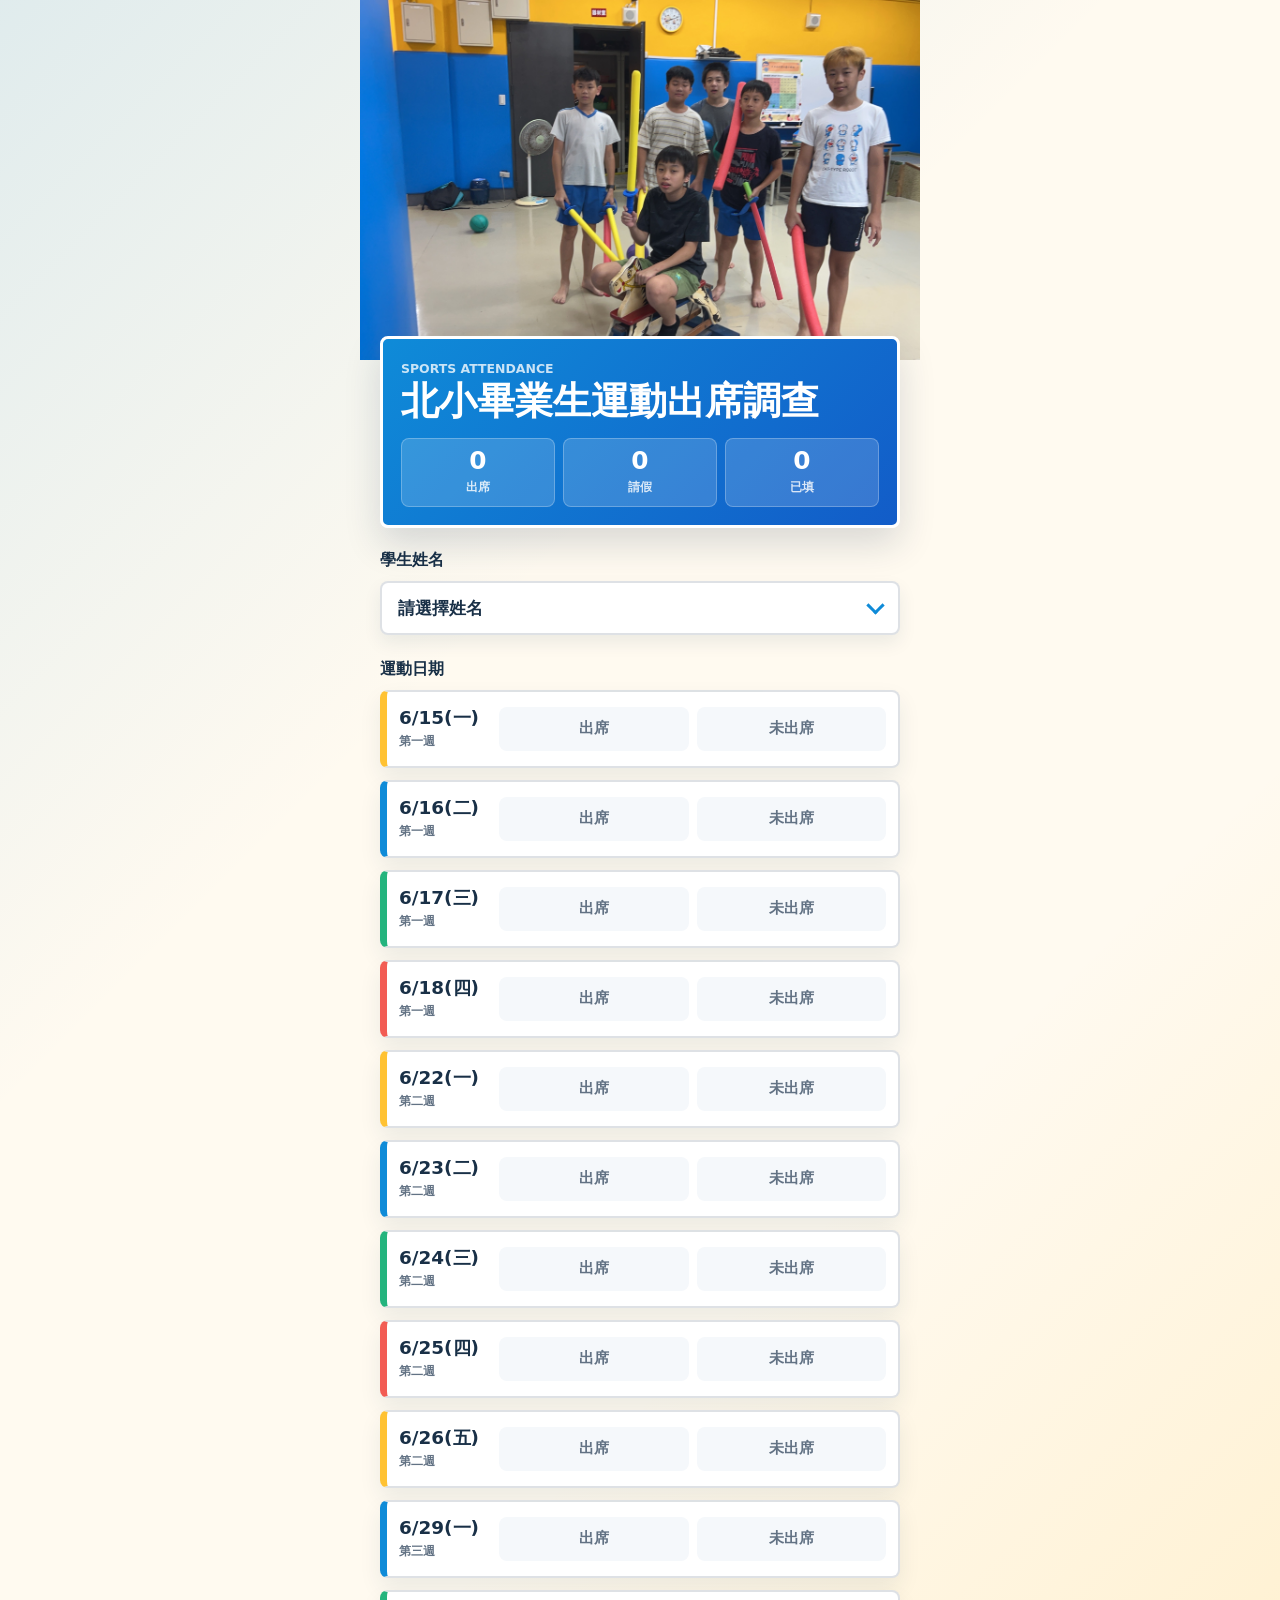
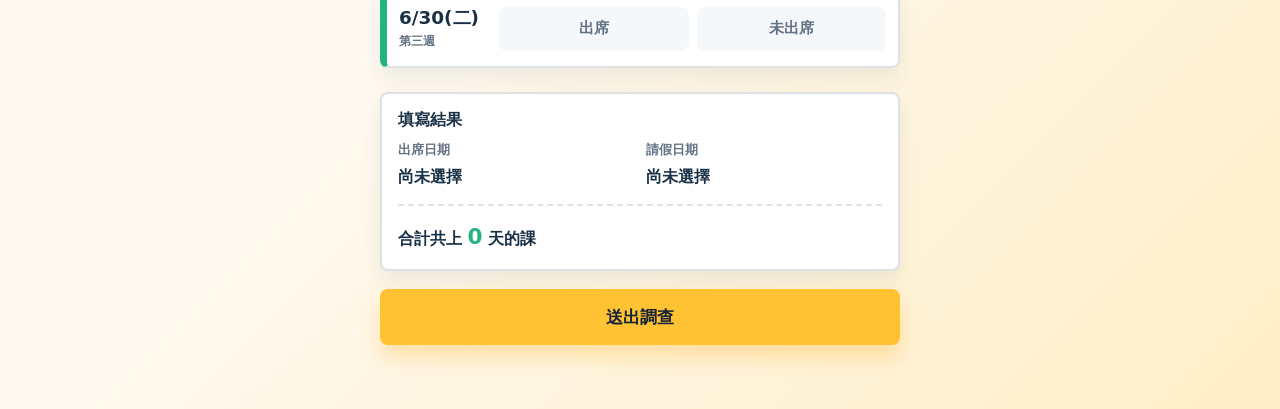
==== index.html @ e85c6f9b "Add files via upload" ====
<!DOCTYPE html>
<html lang="zh-Hant">
<head>
  <meta charset="UTF-8">
  <meta name="viewport" content="width=device-width, initial-scale=1.0">
  <title>北小畢業生運動出席調查</title>
  <link rel="stylesheet" href="style.css">
</head>
<body>
  <main class="app-shell">
    <section class="hero" aria-label="團體照片">
      <img src="assets/group-photo.jpg" alt="北小畢業生運動團體照片">
    </section>

    <section class="intro">
      <p class="eyebrow">Sports Attendance</p>
      <h1>北小畢業生運動出席調查</h1>
      <div class="score-strip" aria-live="polite">
        <div>
          <span id="presentCount">0</span>
          <small>出席</small>
        </div>
        <div>
          <span id="absentCount">0</span>
          <small>請假</small>
        </div>
        <div>
          <span id="totalCount">0</span>
          <small>已填</small>
        </div>
      </div>
    </section>

    <form id="attendanceForm" class="survey-form">
      <label class="field-label" for="studentName">學生姓名</label>
      <div class="select-wrap">
        <select id="studentName" name="studentName" required>
          <option value="">請選擇姓名</option>
          <option value="序恆">序恆</option>
          <option value="瑞安">瑞安</option>
          <option value="悠時">悠時</option>
          <option value="泓毅">泓毅</option>
          <option value="亦宸">亦宸</option>
          <option value="凱恩">凱恩</option>
        </select>
      </div>

      <section class="date-section" aria-labelledby="dateTitle">
        <h2 id="dateTitle">運動日期</h2>
        <div id="dateList" class="date-list"></div>
      </section>

      <section class="summary" aria-labelledby="summaryTitle">
        <h2 id="summaryTitle">填寫結果</h2>
        <div class="summary-grid">
          <div>
            <h3>出席日期</h3>
            <p id="presentDates">尚未選擇</p>
          </div>
          <div>
            <h3>請假日期</h3>
            <p id="absentDates">尚未選擇</p>
          </div>
        </div>
        <p class="total-line">合計共上 <strong id="classTotal">0</strong> 天的課</p>
      </section>

      <button class="submit-button" type="submit">送出調查</button>
      <p id="formMessage" class="form-message" role="status" aria-live="polite"></p>
    </form>
  </main>

  <script src="script.js"></script>
</body>
</html>
---- style.css ----
:root {
  --ink: #193047;
  --muted: #627284;
  --paper: #fffaf0;
  --blue: #0f8bd8;
  --yellow: #ffc233;
  --green: #24b47e;
  --red: #f25c54;
  --line: rgba(25, 48, 71, 0.14);
  --shadow: 0 16px 36px rgba(19, 45, 74, 0.16);
}

* {
  box-sizing: border-box;
}

body {
  margin: 0;
  color: var(--ink);
  font-family: "Noto Sans TC", "PingFang TC", "Microsoft JhengHei", system-ui, sans-serif;
  background:
    linear-gradient(135deg, rgba(15, 139, 216, 0.13), transparent 34%),
    linear-gradient(315deg, rgba(255, 194, 51, 0.22), transparent 38%),
    var(--paper);
}

button,
select {
  font: inherit;
}

.app-shell {
  width: min(100%, 560px);
  min-height: 100vh;
  margin: 0 auto;
  padding: 0 16px 28px;
}

.hero {
  margin: 0 -16px;
  background: var(--blue);
}

.hero img {
  display: block;
  width: 100%;
  height: clamp(220px, 58vw, 360px);
  object-fit: cover;
  object-position: center;
}

.intro {
  position: relative;
  margin-top: -24px;
  padding: 22px 18px 18px;
  color: #fff;
  background: linear-gradient(135deg, #0f8bd8 0%, #125cc8 100%);
  border: 3px solid #fff;
  border-radius: 8px;
  box-shadow: var(--shadow);
}

.eyebrow {
  margin: 0 0 4px;
  color: rgba(255, 255, 255, 0.78);
  font-size: 0.78rem;
  font-weight: 800;
  letter-spacing: 0;
  text-transform: uppercase;
}

h1,
h2,
h3,
p {
  margin-top: 0;
}

h1 {
  margin-bottom: 16px;
  font-size: clamp(1.7rem, 9vw, 2.35rem);
  line-height: 1.12;
  letter-spacing: 0;
}

.score-strip {
  display: grid;
  grid-template-columns: repeat(3, 1fr);
  gap: 8px;
}

.score-strip div {
  min-width: 0;
  padding: 10px 8px;
  text-align: center;
  background: rgba(255, 255, 255, 0.16);
  border: 1px solid rgba(255, 255, 255, 0.25);
  border-radius: 8px;
}

.score-strip span {
  display: block;
  font-size: 1.55rem;
  font-weight: 900;
  line-height: 1;
}

.score-strip small {
  display: block;
  margin-top: 5px;
  color: rgba(255, 255, 255, 0.82);
  font-size: 0.76rem;
  font-weight: 700;
}

.survey-form {
  padding-top: 22px;
}

.field-label,
.date-section h2,
.summary h2 {
  display: block;
  margin-bottom: 10px;
  font-size: 1rem;
  font-weight: 900;
}

.select-wrap {
  position: relative;
}

.select-wrap::after {
  content: "";
  position: absolute;
  top: 50%;
  right: 18px;
  width: 10px;
  height: 10px;
  border-right: 3px solid var(--blue);
  border-bottom: 3px solid var(--blue);
  pointer-events: none;
  transform: translateY(-70%) rotate(45deg);
}

select {
  width: 100%;
  min-height: 54px;
  padding: 0 48px 0 16px;
  color: var(--ink);
  font-size: 1.05rem;
  font-weight: 800;
  background: #fff;
  border: 2px solid var(--line);
  border-radius: 8px;
  box-shadow: 0 8px 18px rgba(19, 45, 74, 0.08);
  appearance: none;
}

.date-section,
.summary {
  margin-top: 24px;
}

.date-list {
  display: grid;
  gap: 12px;
}

.date-card {
  display: grid;
  grid-template-columns: 88px 1fr;
  align-items: center;
  gap: 12px;
  min-height: 78px;
  padding: 12px;
  background: #fff;
  border: 2px solid var(--line);
  border-left: 7px solid var(--yellow);
  border-radius: 8px;
  box-shadow: 0 10px 22px rgba(19, 45, 74, 0.08);
}

.date-card:nth-child(4n + 2) {
  border-left-color: var(--blue);
}

.date-card:nth-child(4n + 3) {
  border-left-color: var(--green);
}

.date-card:nth-child(4n + 4) {
  border-left-color: var(--red);
}

.date-label {
  min-width: 0;
}

.date-label strong {
  display: block;
  font-size: 1.15rem;
  line-height: 1.1;
}

.date-label span {
  display: block;
  margin-top: 4px;
  color: var(--muted);
  font-size: 0.78rem;
  font-weight: 800;
}

.choice-group {
  display: grid;
  grid-template-columns: repeat(2, minmax(0, 1fr));
  gap: 8px;
}

.choice-group input {
  position: absolute;
  opacity: 0;
  pointer-events: none;
}

.choice-pill {
  display: grid;
  place-items: center;
  min-height: 44px;
  padding: 8px 6px;
  color: var(--muted);
  font-size: 0.95rem;
  font-weight: 900;
  text-align: center;
  background: #f5f8fb;
  border: 2px solid transparent;
  border-radius: 8px;
  transition: transform 160ms ease, border-color 160ms ease, background 160ms ease, color 160ms ease;
}

.choice-group input:checked + .choice-pill {
  color: #fff;
  transform: translateY(-1px);
}

.choice-group input[value="present"]:checked + .choice-pill {
  background: var(--green);
  border-color: #16865c;
}

.choice-group input[value="absent"]:checked + .choice-pill {
  background: var(--red);
  border-color: #c53e38;
}

.summary {
  padding: 16px;
  background: #fff;
  border: 2px solid var(--line);
  border-radius: 8px;
  box-shadow: 0 10px 22px rgba(19, 45, 74, 0.08);
}

.summary-grid {
  display: grid;
  gap: 12px;
}

.summary h3 {
  margin-bottom: 6px;
  color: var(--muted);
  font-size: 0.84rem;
}

.summary p {
  margin-bottom: 0;
  font-weight: 800;
  line-height: 1.55;
}

.total-line {
  margin-top: 14px;
  padding-top: 14px;
  border-top: 2px dashed var(--line);
}

.total-line strong {
  color: var(--green);
  font-size: 1.35rem;
}

.submit-button {
  width: 100%;
  min-height: 56px;
  margin-top: 18px;
  color: #172336;
  font-size: 1.08rem;
  font-weight: 950;
  background: var(--yellow);
  border: 0;
  border-radius: 8px;
  box-shadow: 0 12px 22px rgba(255, 165, 0, 0.28);
  cursor: pointer;
}

.submit-button:active {
  transform: translateY(1px);
}

.submit-button[disabled] {
  color: rgba(23, 35, 54, 0.55);
  cursor: wait;
  box-shadow: none;
}

.form-message {
  min-height: 24px;
  margin: 12px 0 0;
  color: var(--muted);
  font-size: 0.92rem;
  font-weight: 800;
  text-align: center;
}

.form-message.success {
  color: var(--green);
}

.form-message.error {
  color: var(--red);
}

@media (min-width: 520px) {
  .app-shell {
    padding-inline: 20px;
  }

  .hero {
    margin-inline: -20px;
  }

  .summary-grid {
    grid-template-columns: 1fr 1fr;
  }
}
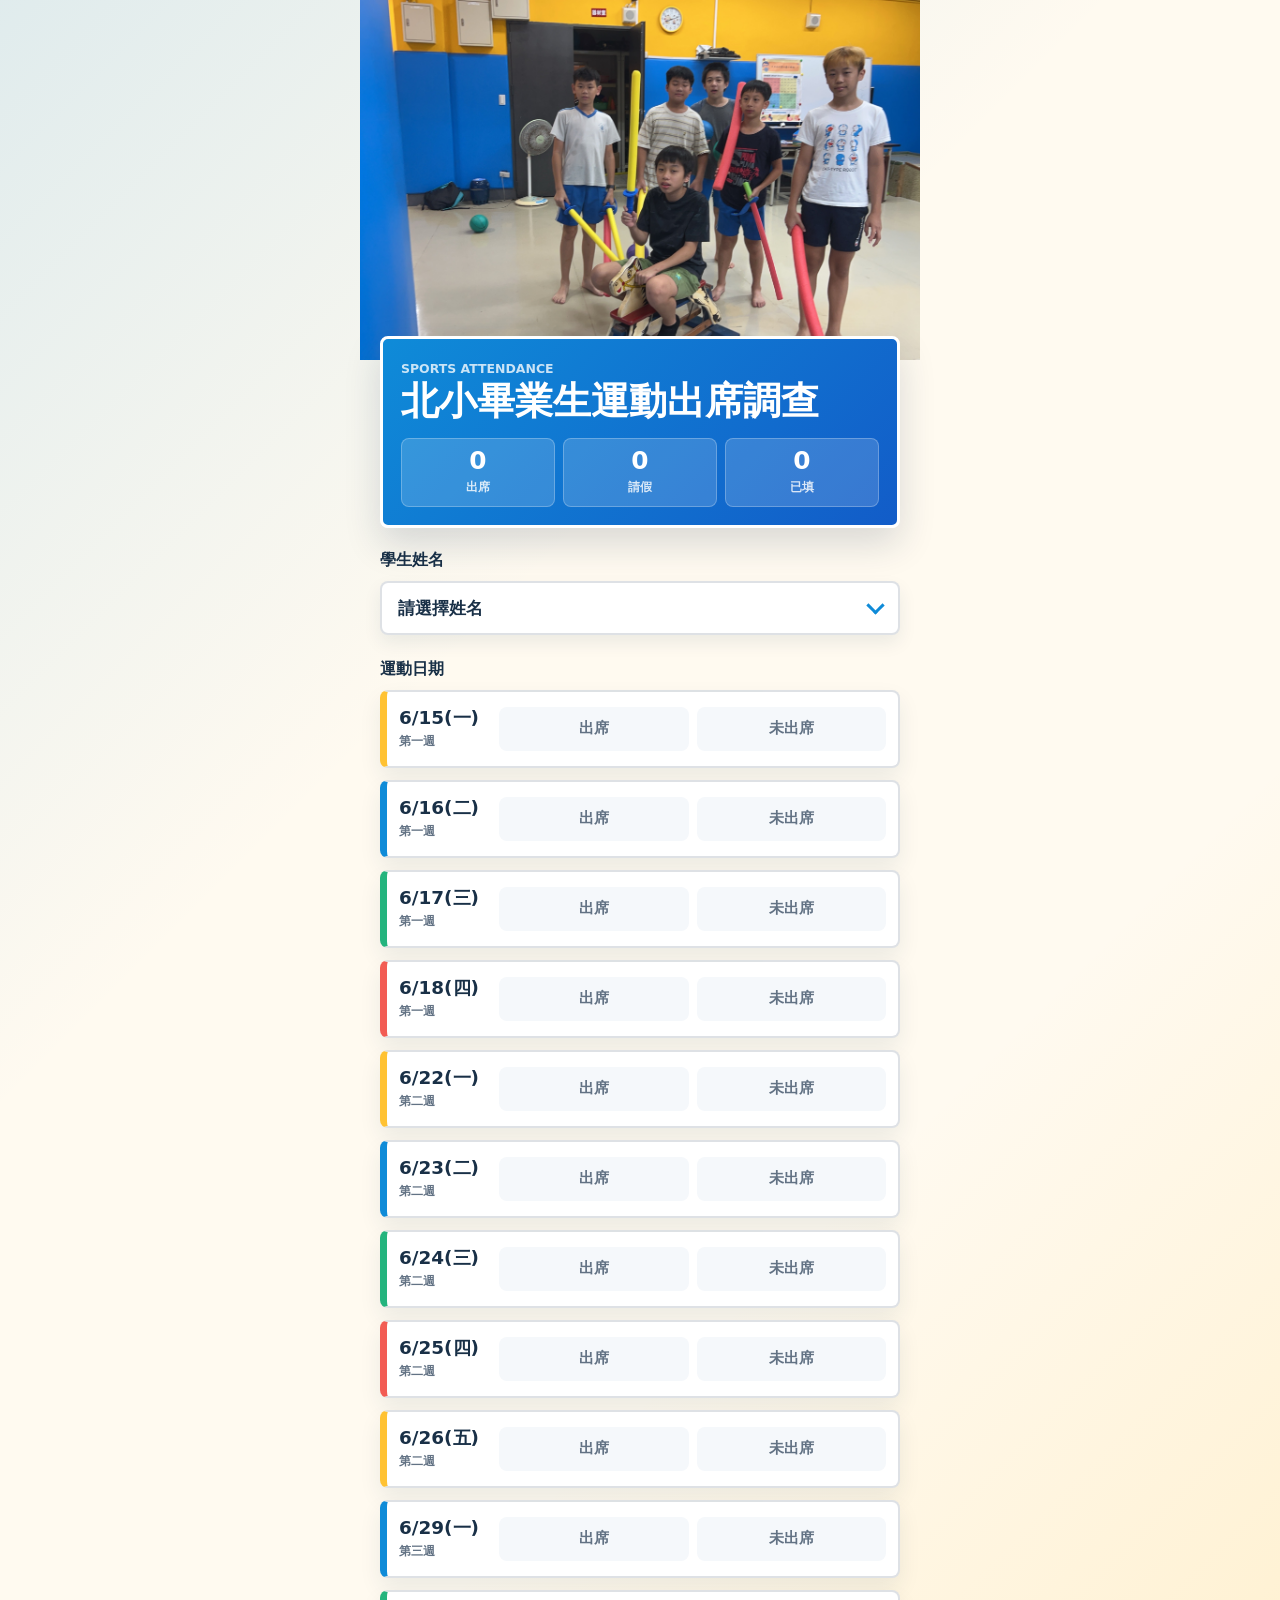
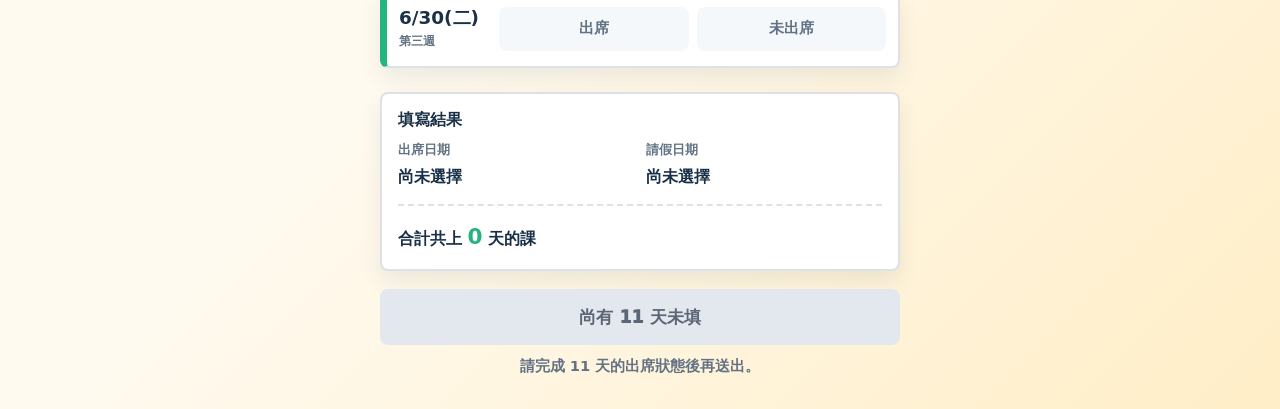
==== commit 08672a4d: "Add files via upload" ====
--- a/index.html
+++ b/index.html
@@ -41,7 +41,7 @@
           <option value="悠時">悠時</option>
           <option value="泓毅">泓毅</option>
           <option value="亦宸">亦宸</option>
-          <option value="凱恩">凱恩</option>
+          <option value="愷恩">愷恩</option>
         </select>
       </div>
 
@@ -70,6 +70,6 @@
     </form>
   </main>
 
-  <script src="script.js"></script>
+  <script src="script.js?v=4"></script>
 </body>
 </html>
--- a/style.css
+++ b/style.css
@@ -193,6 +193,13 @@
   border-left-color: var(--red);
 }
 
+.date-card.is-missing {
+  border-color: rgba(242, 92, 84, 0.85);
+  border-left-color: var(--red);
+  background: #fff5f3;
+  box-shadow: 0 0 0 4px rgba(242, 92, 84, 0.13), 0 12px 24px rgba(19, 45, 74, 0.12);
+}
+
 .date-label {
   min-width: 0;
 }
@@ -253,6 +260,20 @@
   border-color: #c53e38;
 }
 
+.survey-form.is-reviewing .date-card {
+  background: #fbfcfd;
+}
+
+.survey-form.is-reviewing .choice-pill,
+.choice-group input:disabled + .choice-pill {
+  cursor: default;
+}
+
+.survey-form.is-reviewing .choice-group input:not(:checked) + .choice-pill {
+  color: rgba(98, 114, 132, 0.7);
+  background: #eef2f6;
+}
+
 .summary {
   padding: 16px;
   background: #fff;
@@ -307,9 +328,16 @@
   transform: translateY(1px);
 }
 
+.submit-button.is-incomplete {
+  color: rgba(23, 35, 54, 0.66);
+  background: #e3e8ee;
+  box-shadow: none;
+}
+
 .submit-button[disabled] {
   color: rgba(23, 35, 54, 0.55);
-  cursor: wait;
+  background: #e3e8ee;
+  cursor: not-allowed;
   box-shadow: none;
 }
 
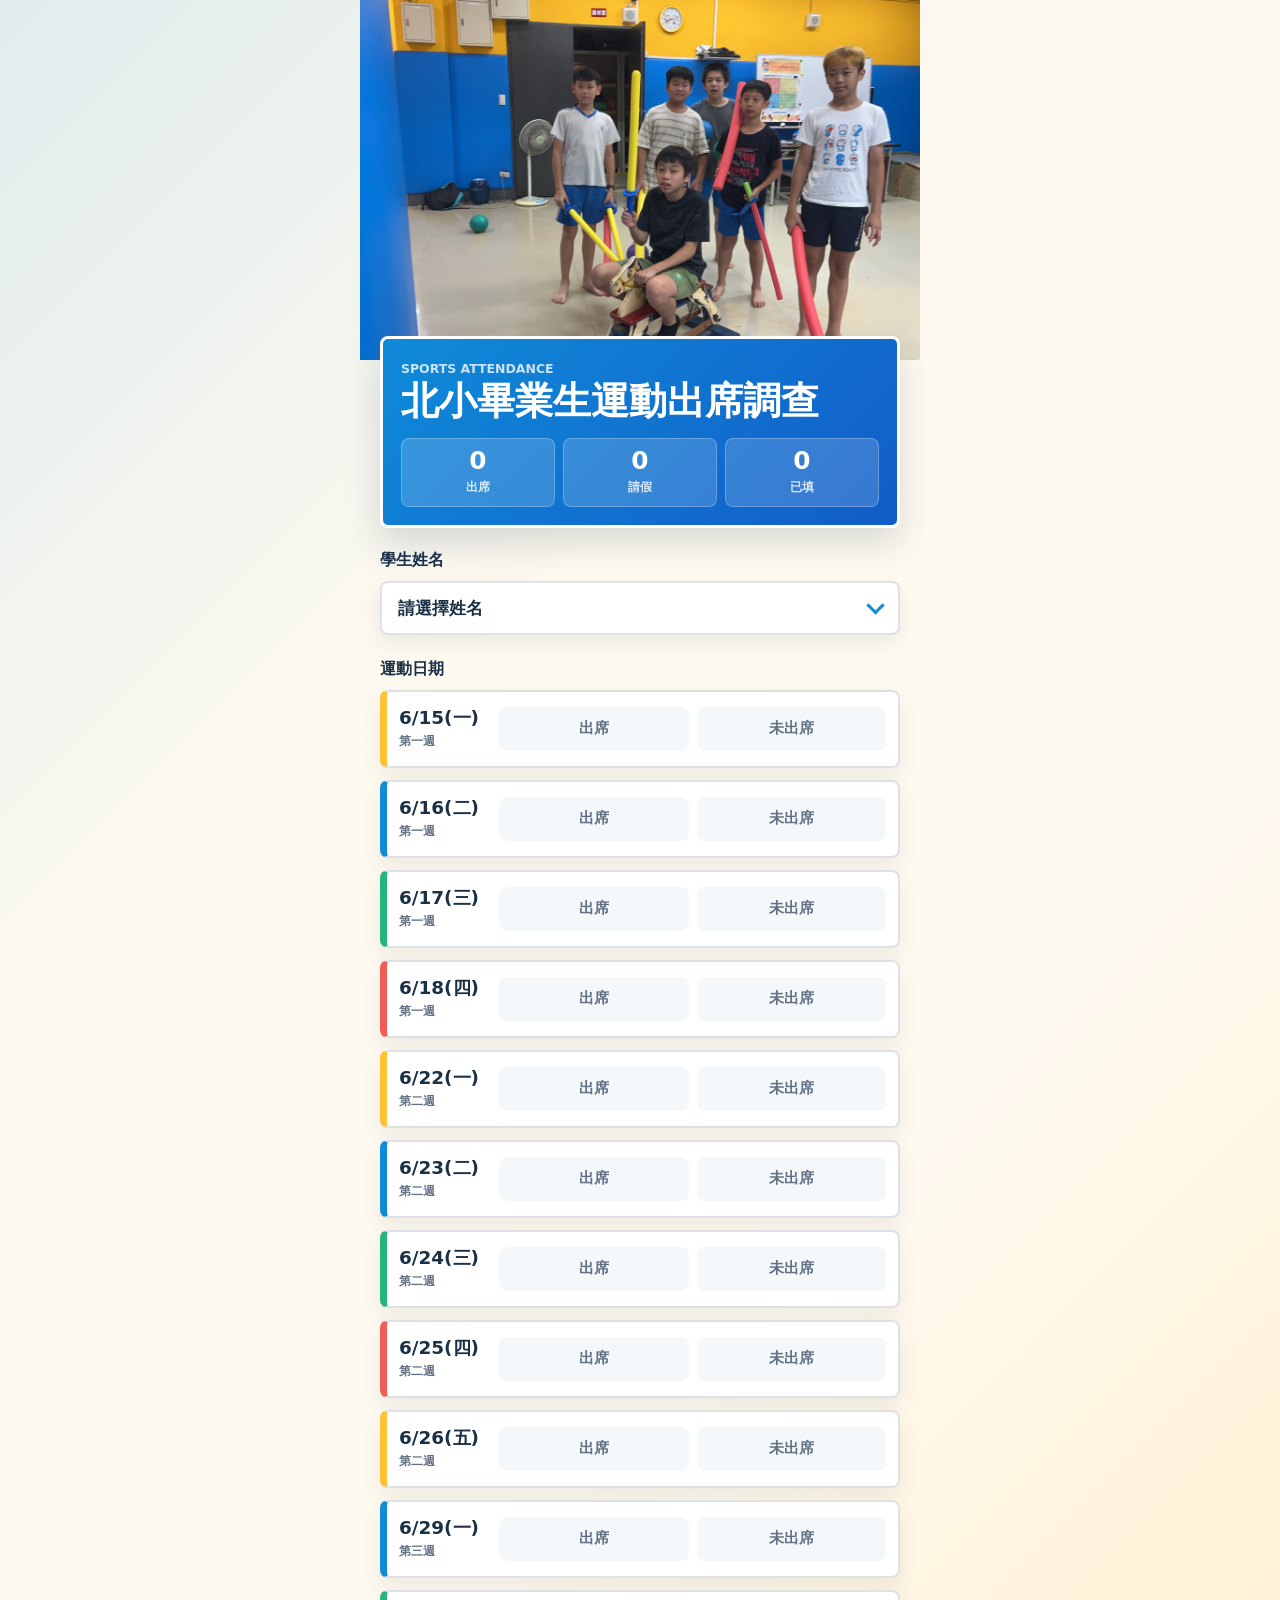
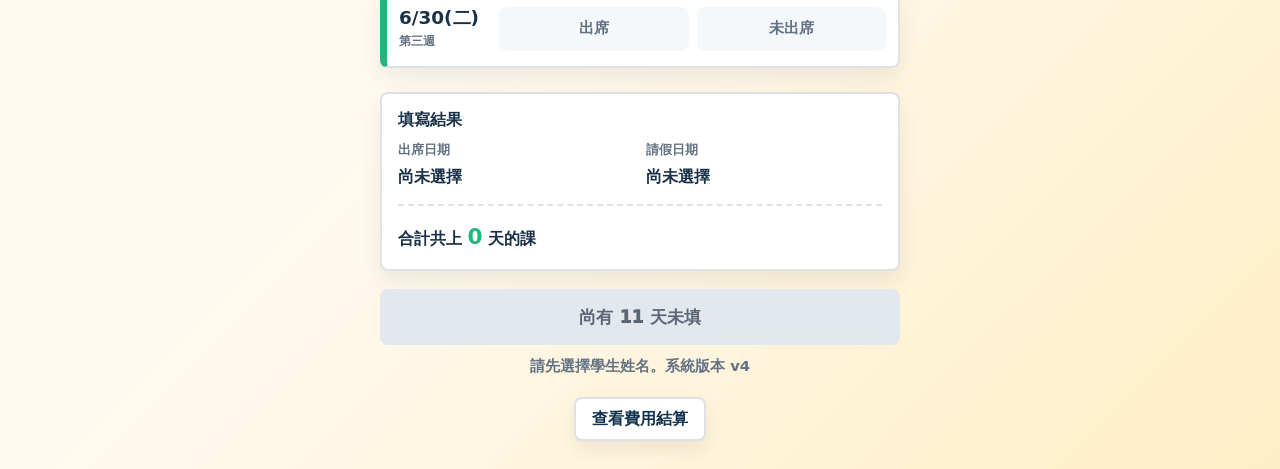
==== commit a9589f40: "Add files via upload" ====
--- a/index.html
+++ b/index.html
@@ -67,6 +67,7 @@
 
       <button class="submit-button" type="submit">送出調查</button>
       <p id="formMessage" class="form-message" role="status" aria-live="polite"></p>
+      <p class="fee-link-wrap"><a class="fee-link" href="fees.html">查看費用結算</a></p>
     </form>
   </main>
 
--- a/style.css
+++ b/style.css
@@ -358,6 +358,26 @@
   color: var(--red);
 }
 
+.fee-link-wrap {
+  margin: 16px 0 0;
+  text-align: center;
+}
+
+.fee-link {
+  display: inline-flex;
+  align-items: center;
+  justify-content: center;
+  min-height: 44px;
+  padding: 0 16px;
+  color: #12324f;
+  font-weight: 950;
+  text-decoration: none;
+  background: #fff;
+  border: 2px solid var(--line);
+  border-radius: 8px;
+  box-shadow: 0 8px 18px rgba(19, 45, 74, 0.08);
+}
+
 @media (min-width: 520px) {
   .app-shell {
     padding-inline: 20px;
